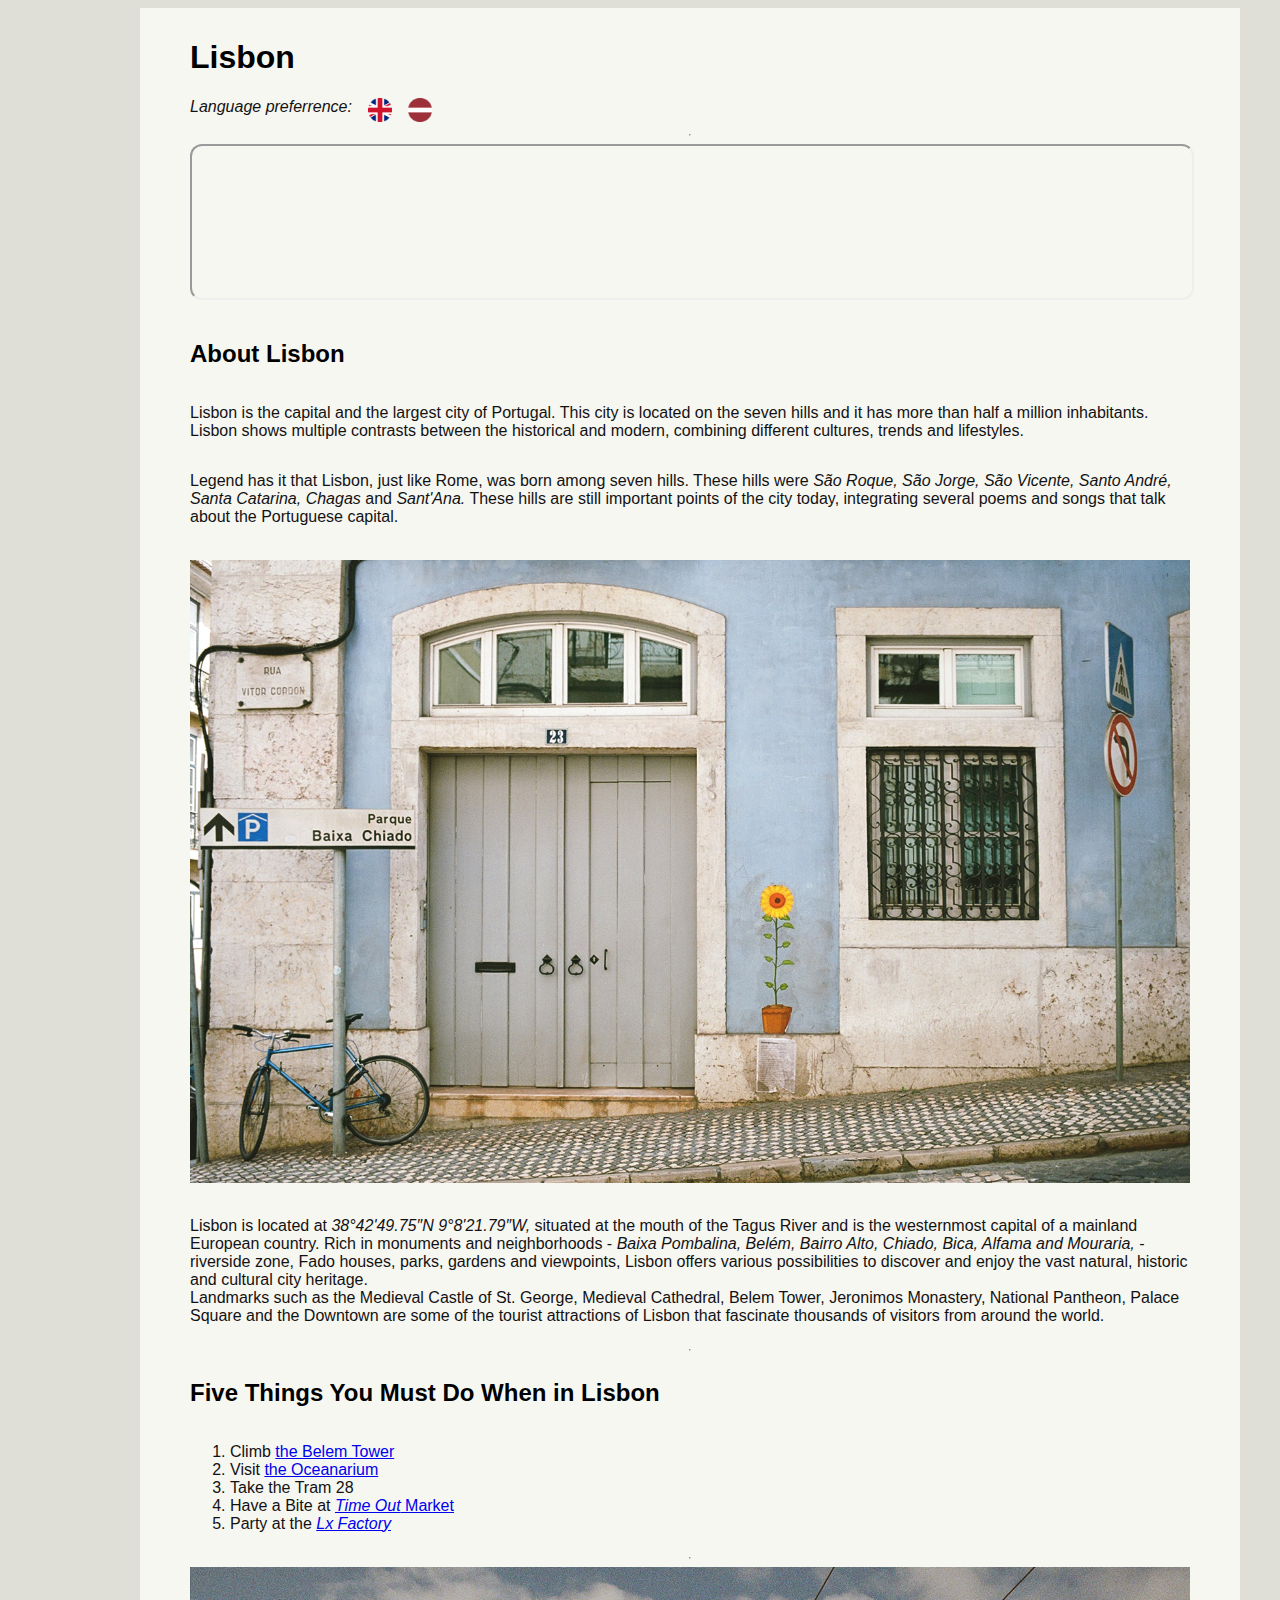
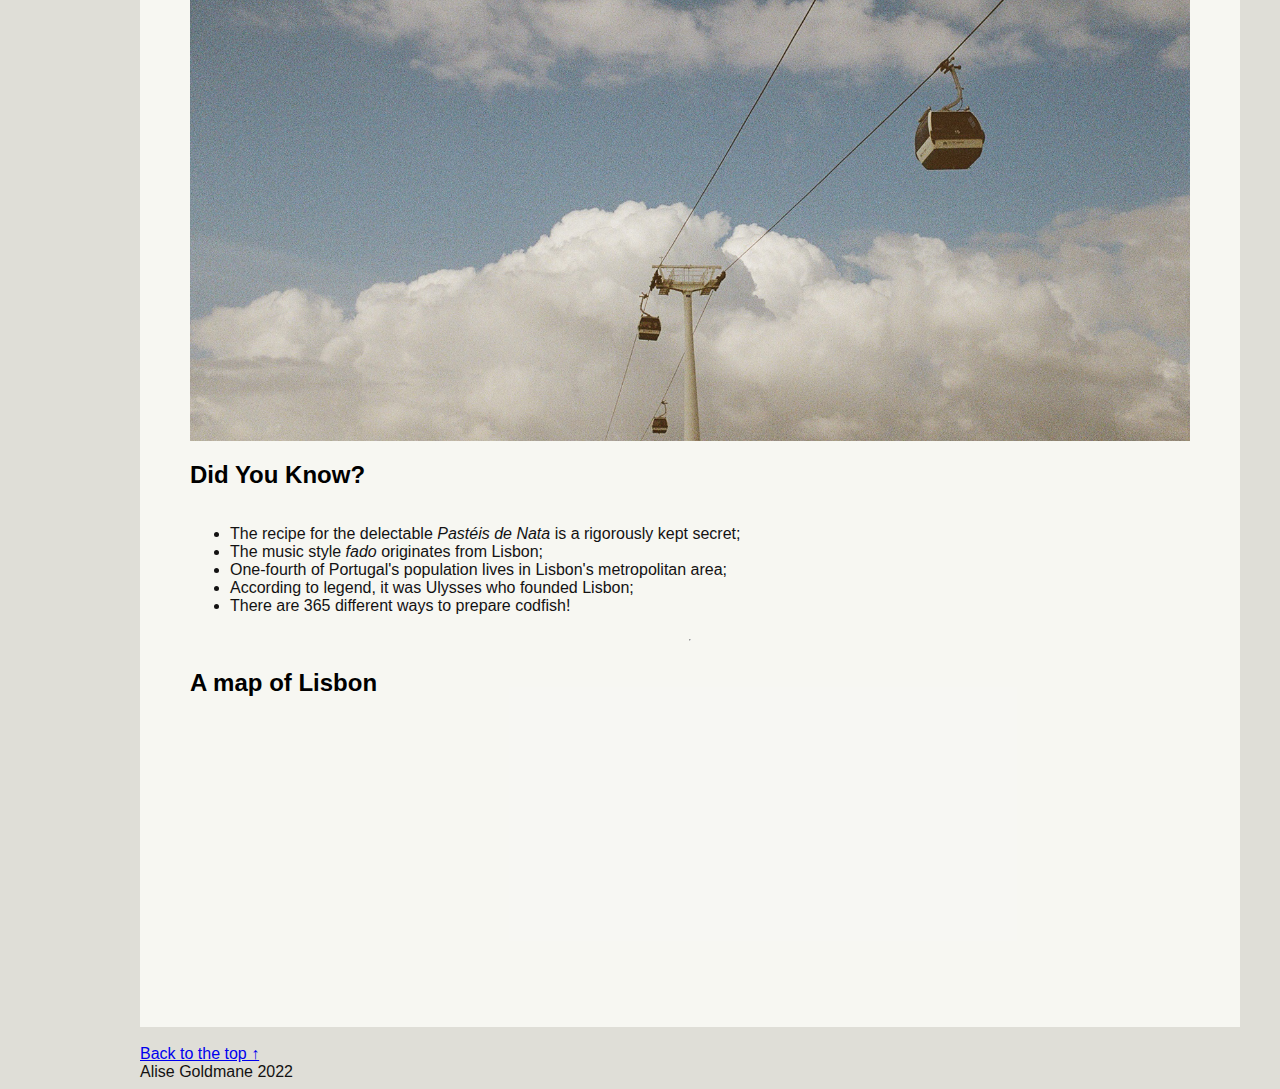
==== index.html @ 8c0e1a3e "iframe error fixed" ====
<!DOCTYPE html>
<html lang="en">
<head>
    <meta charset="UTF-8">
    <meta http-equiv="X-UA-Compatible" content="IE=edge">
    <meta http-equiv="refresh" content="0; url=./en/index.html" />
    <meta name="viewport" content="width=device-width, initial-scale=1.0">
    <title>Lisbon</title>
</head>
<body>  
</body>
</html>
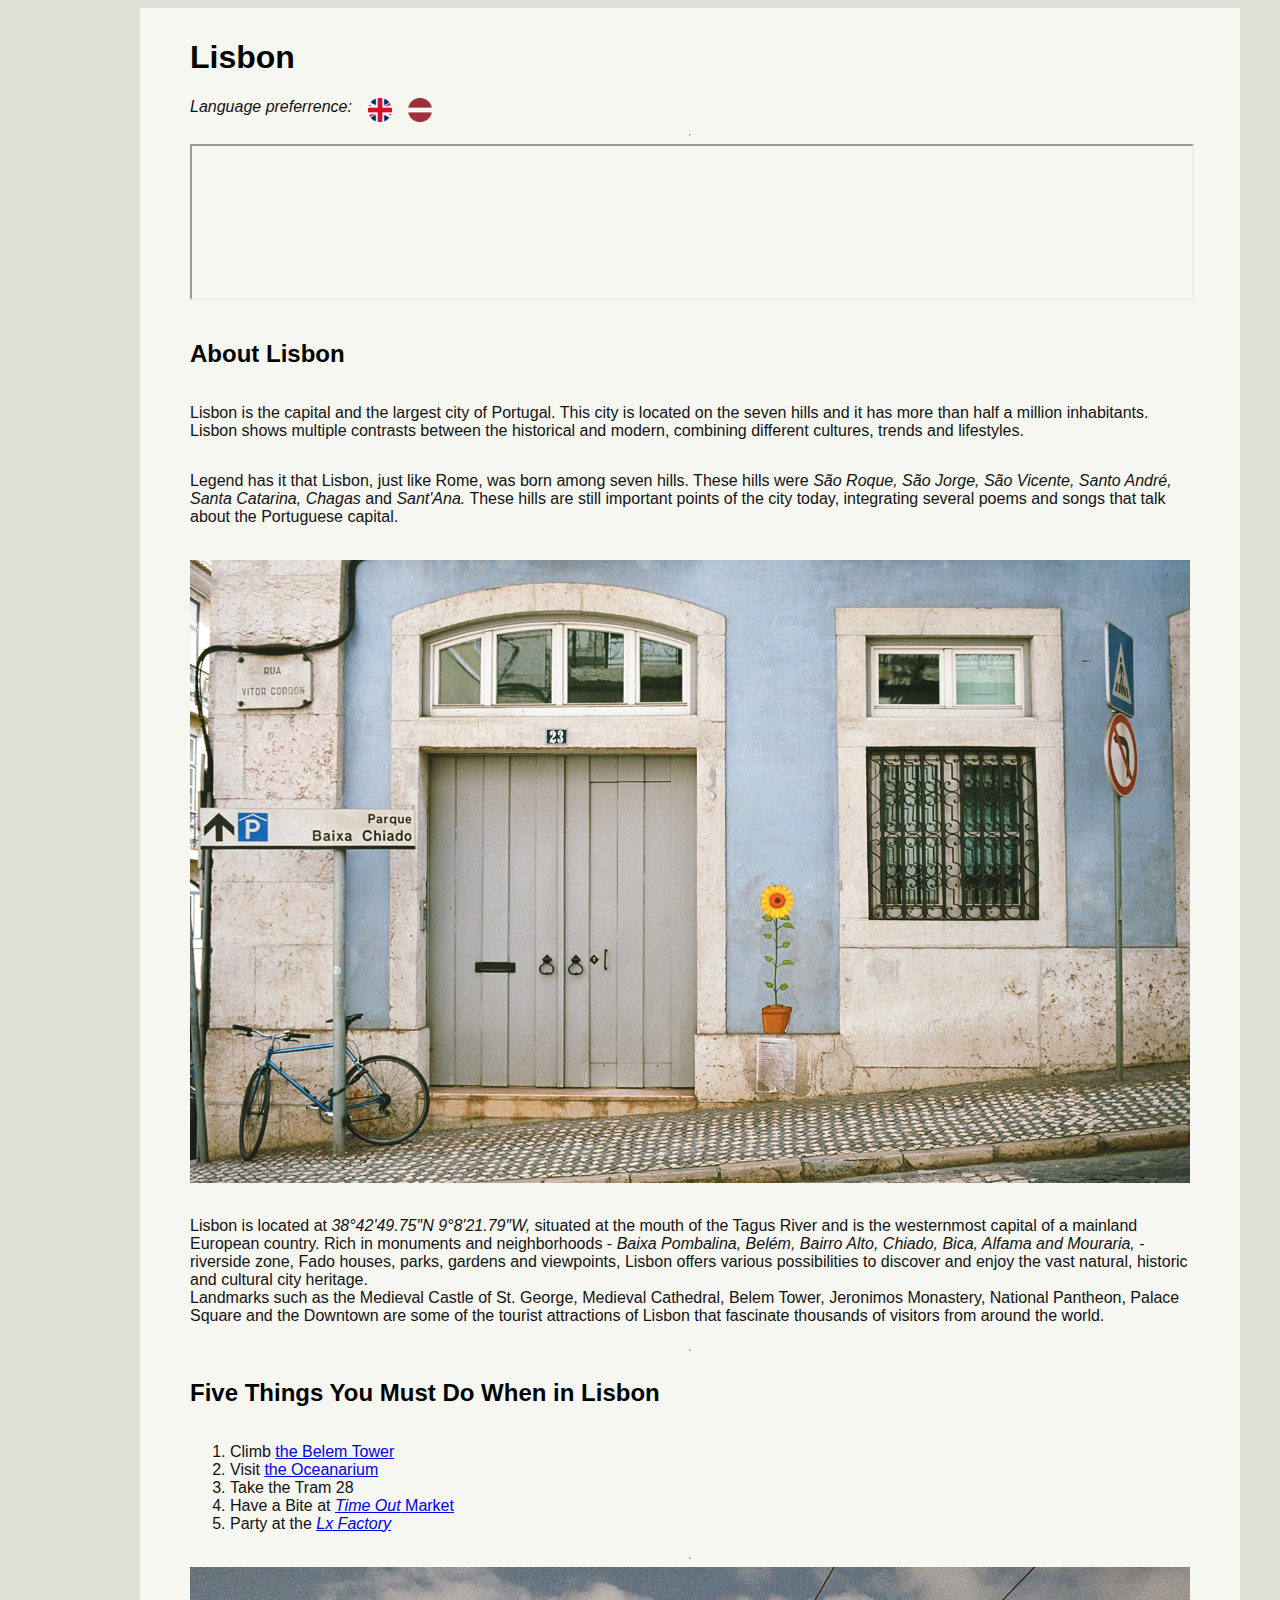
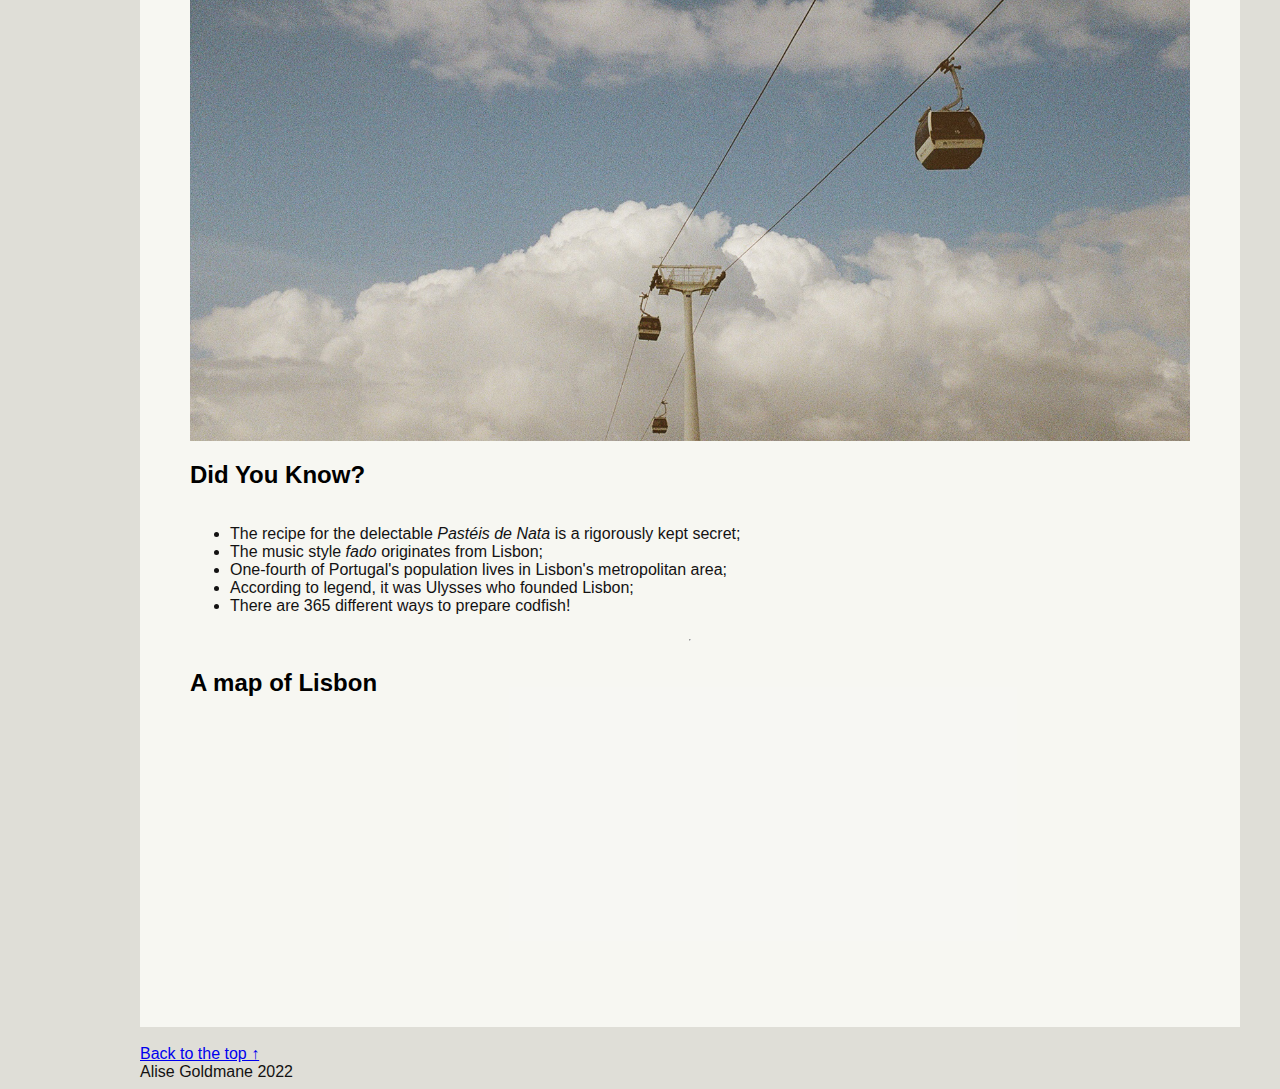
==== commit a4e2c16e: "border radius" ====
--- a/index.html
+++ b/index.html
@@ -6,7 +6,7 @@
     <meta http-equiv="refresh" content="0; url=./en/index.html" />
     <meta name="viewport" content="width=device-width, initial-scale=1.0">
     <title>Lisbon</title>
-</head>
+</head> 
 <body>  
 </body>
 </html>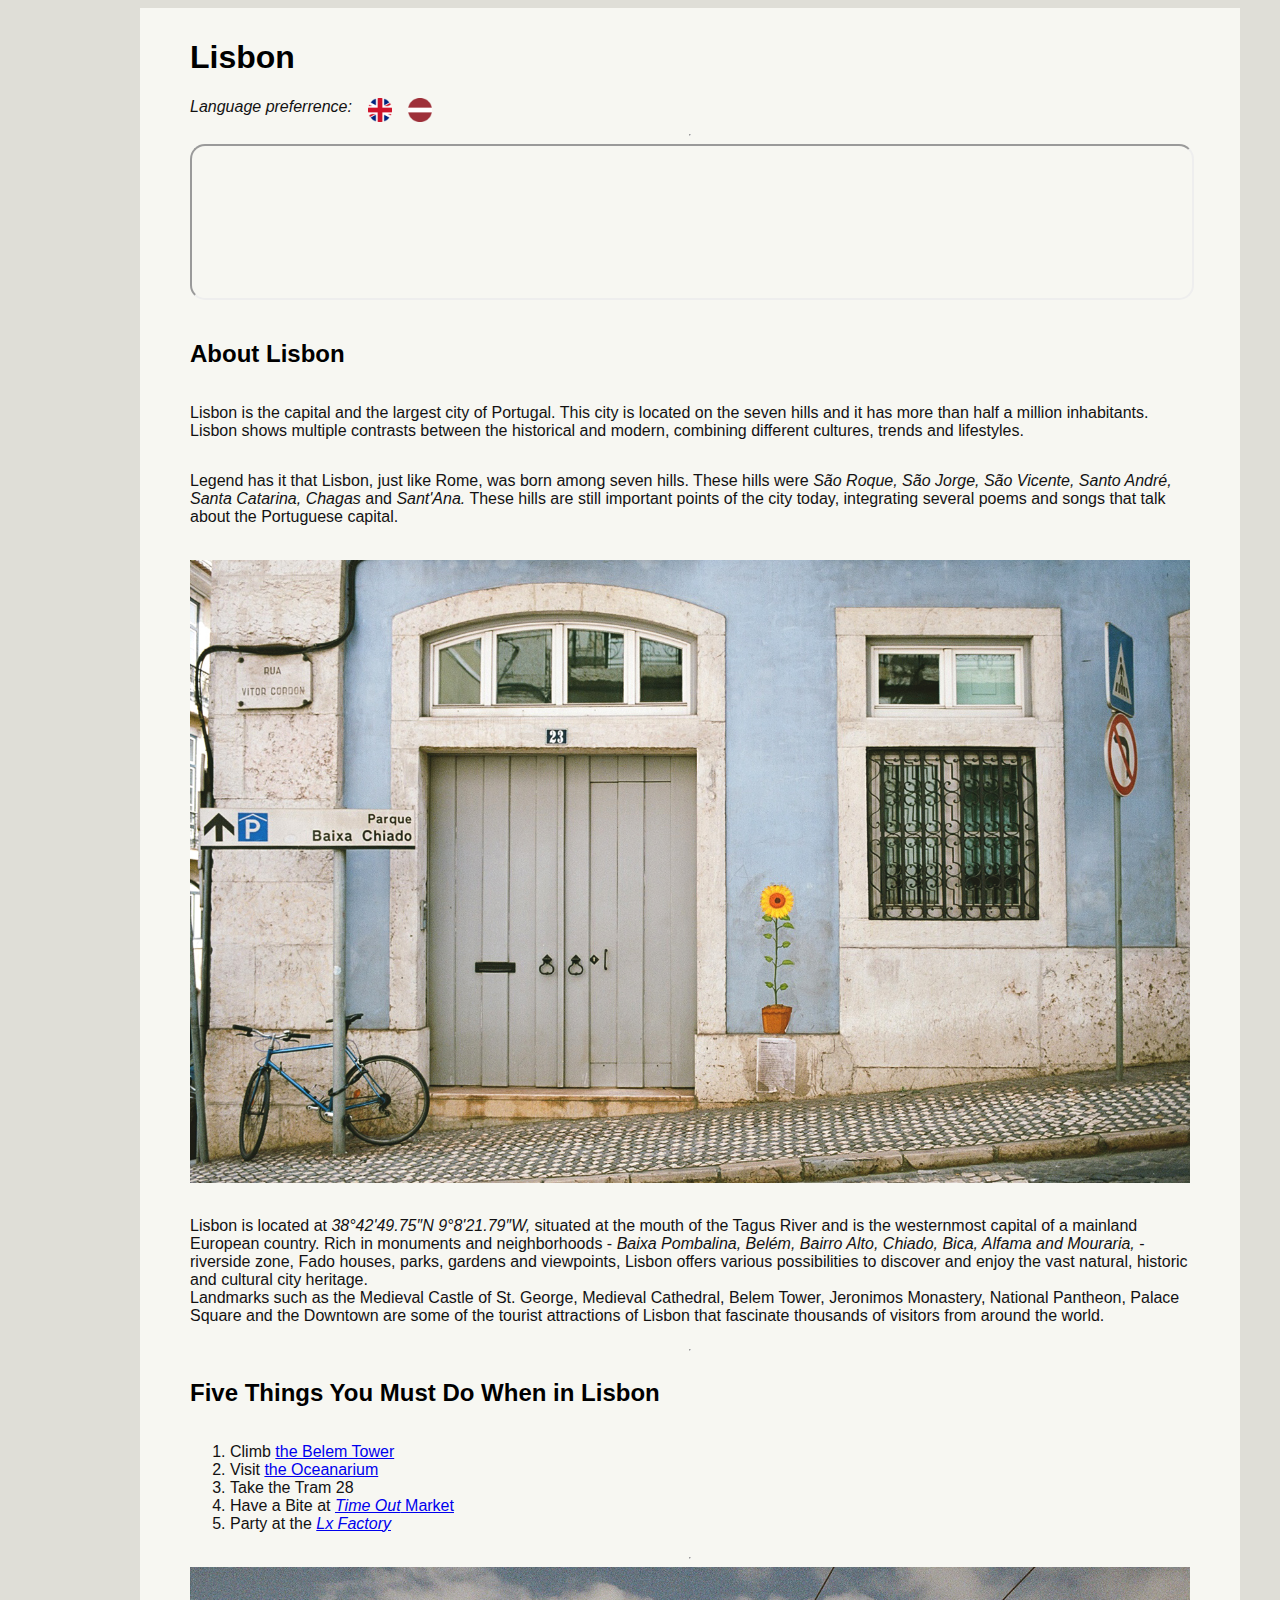
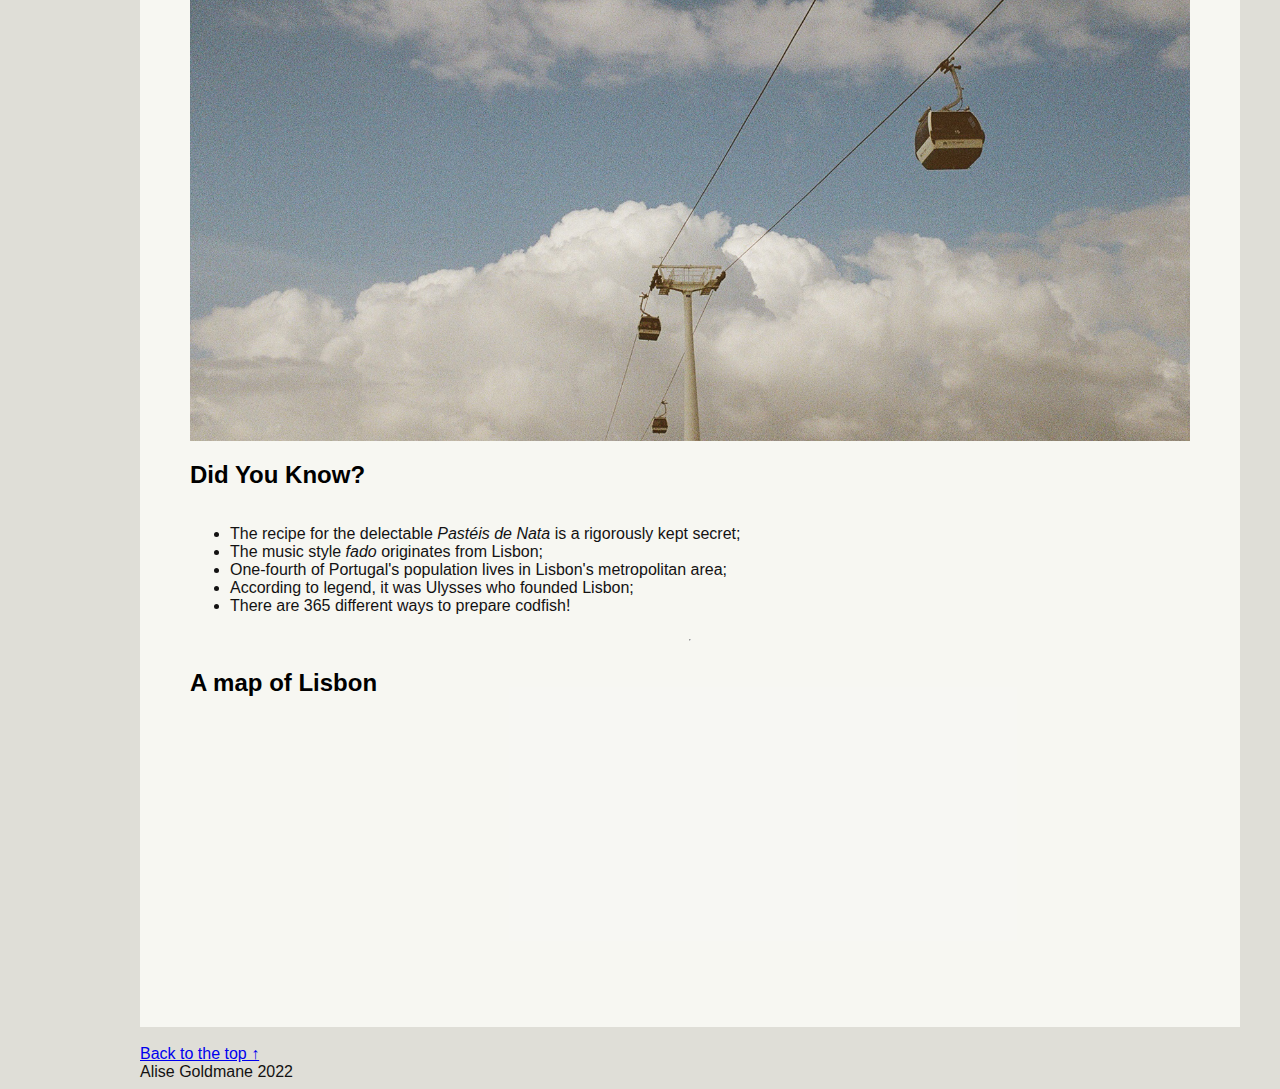
==== commit 8f4a275c: "border radius" ====
--- a/index.html
+++ b/index.html
@@ -6,7 +6,7 @@
     <meta http-equiv="refresh" content="0; url=./en/index.html" />
     <meta name="viewport" content="width=device-width, initial-scale=1.0">
     <title>Lisbon</title>
-</head> 
+</head>
 <body>  
 </body>
 </html>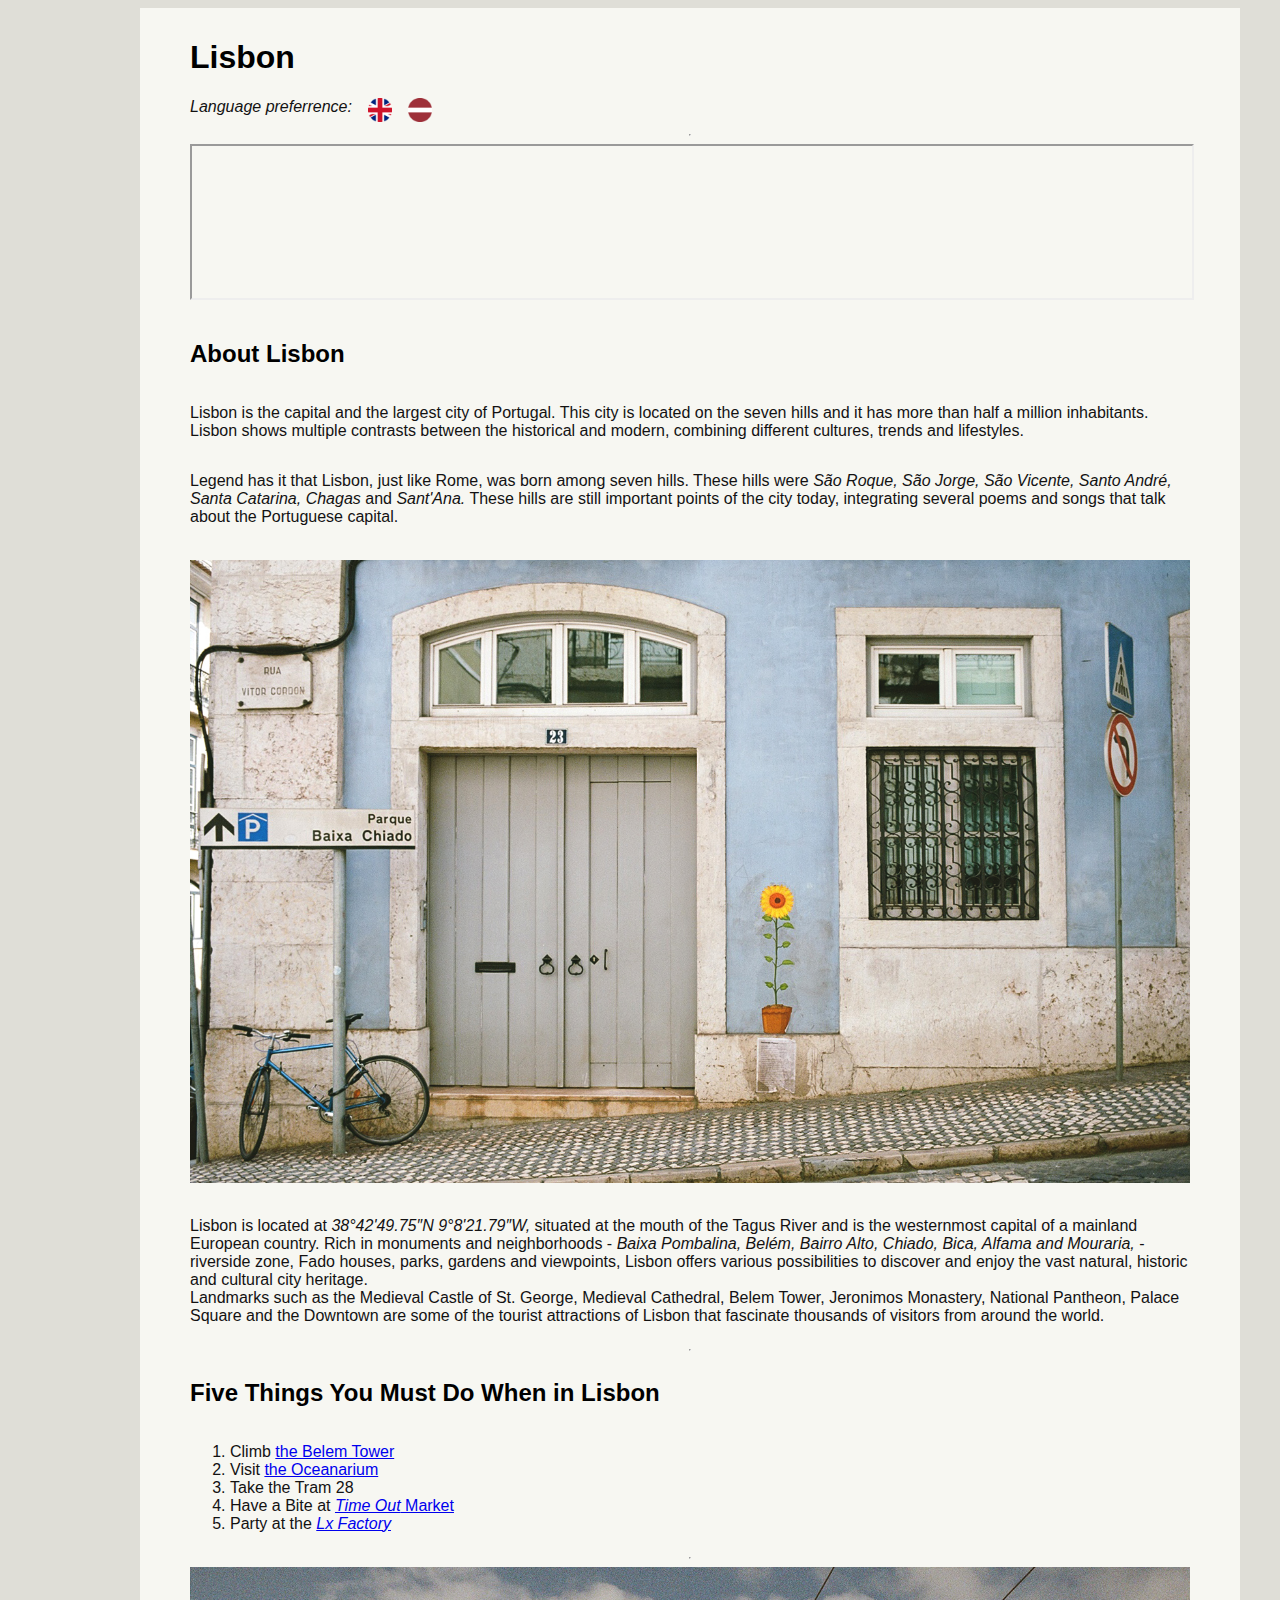
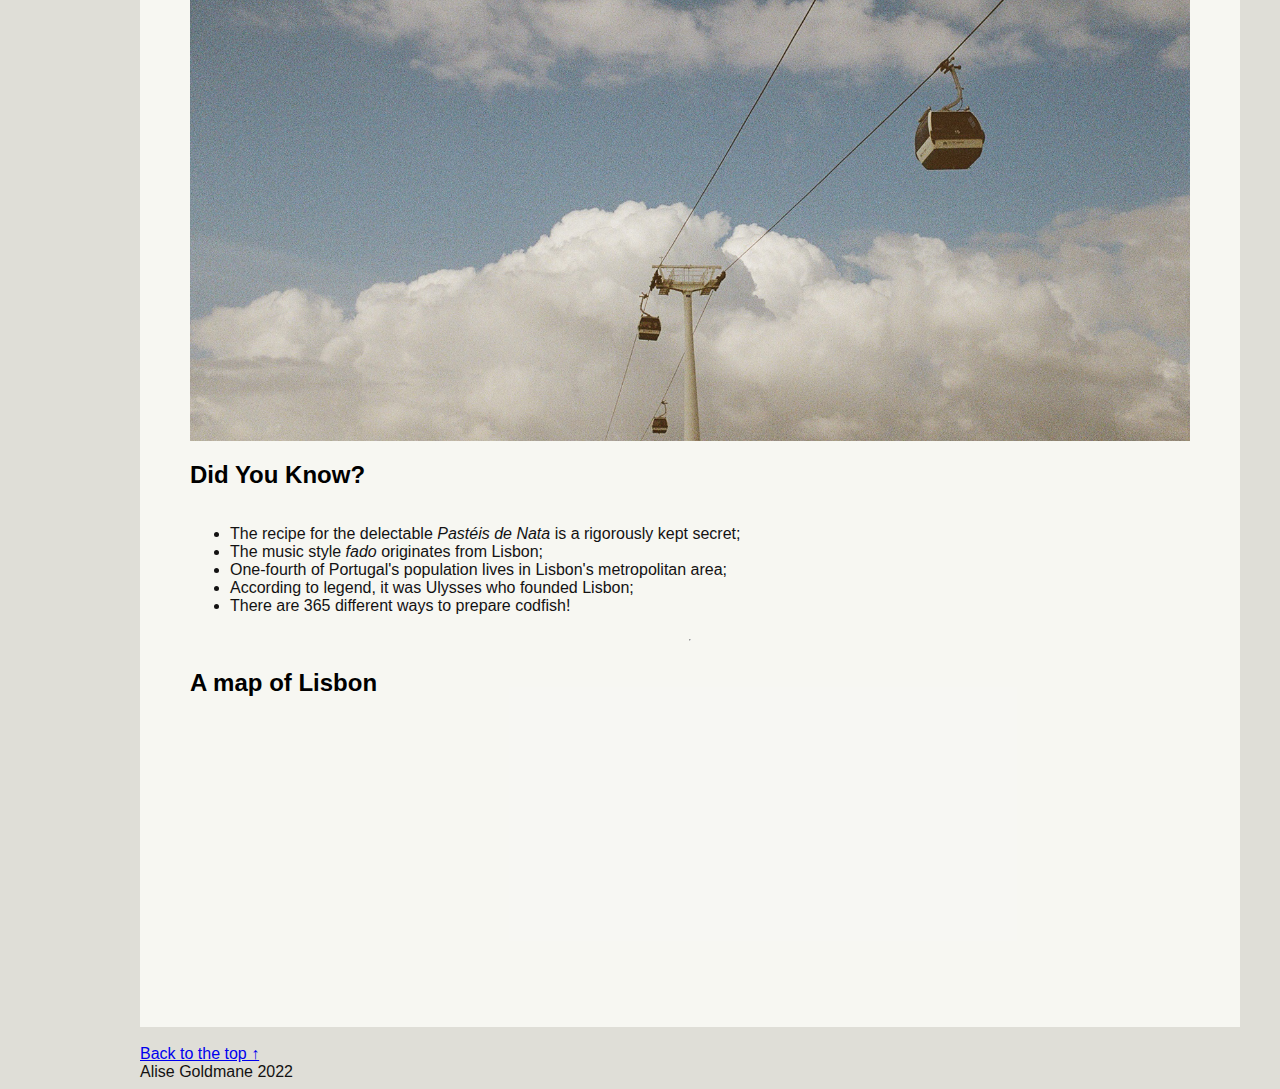
==== commit dcbec5b9: "last changes" ====
--- a/index.html
+++ b/index.html
@@ -6,7 +6,7 @@
     <meta http-equiv="refresh" content="0; url=./en/index.html" />
     <meta name="viewport" content="width=device-width, initial-scale=1.0">
     <title>Lisbon</title>
-</head>
+</head> 
 <body>  
 </body>
 </html>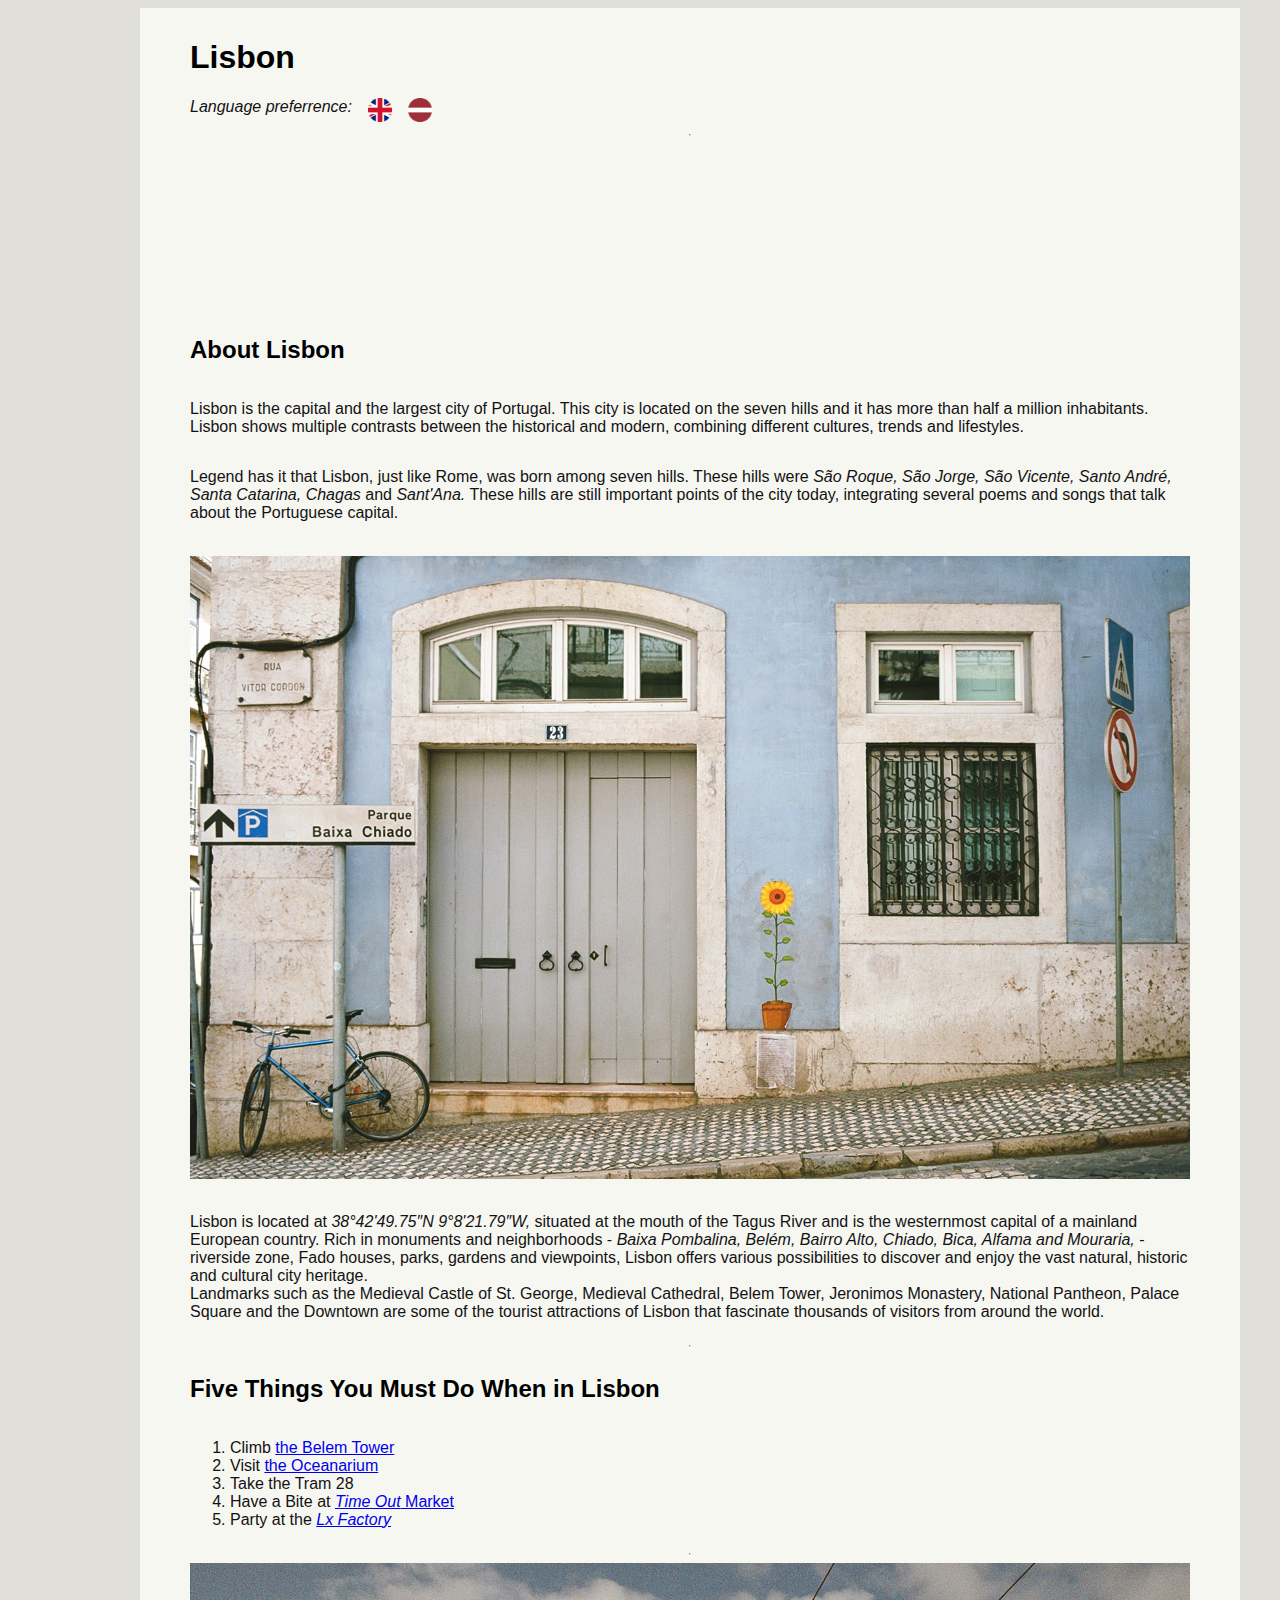
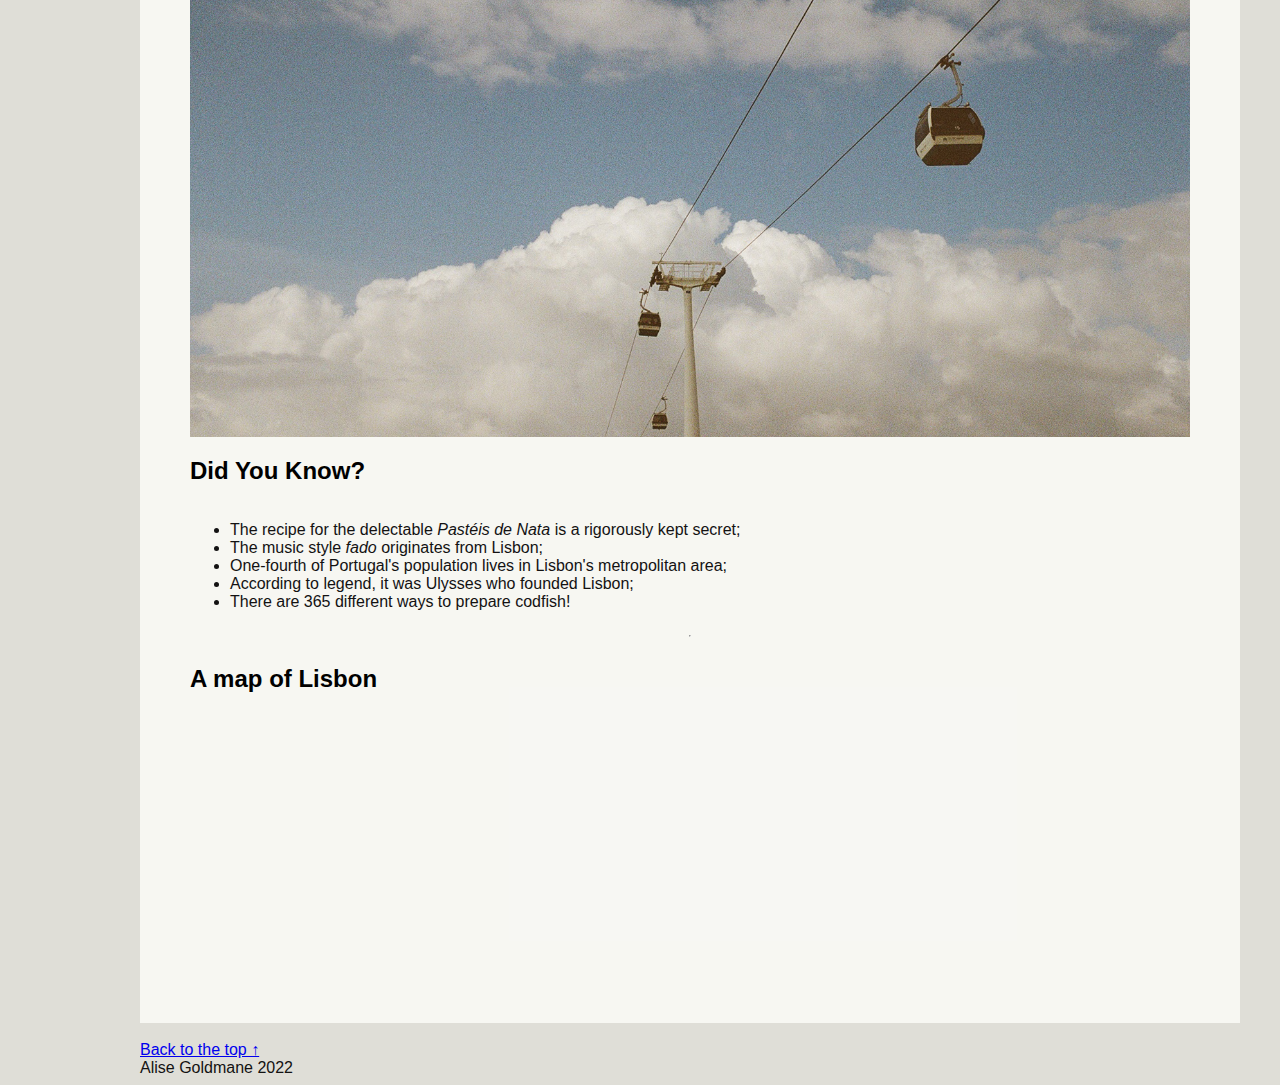
==== commit 02f49525: "unfixed iframe" ====
--- a/index.html
+++ b/index.html
@@ -6,7 +6,7 @@
     <meta http-equiv="refresh" content="0; url=./en/index.html" />
     <meta name="viewport" content="width=device-width, initial-scale=1.0">
     <title>Lisbon</title>
-</head> 
+</head>  
 <body>  
 </body>
 </html>